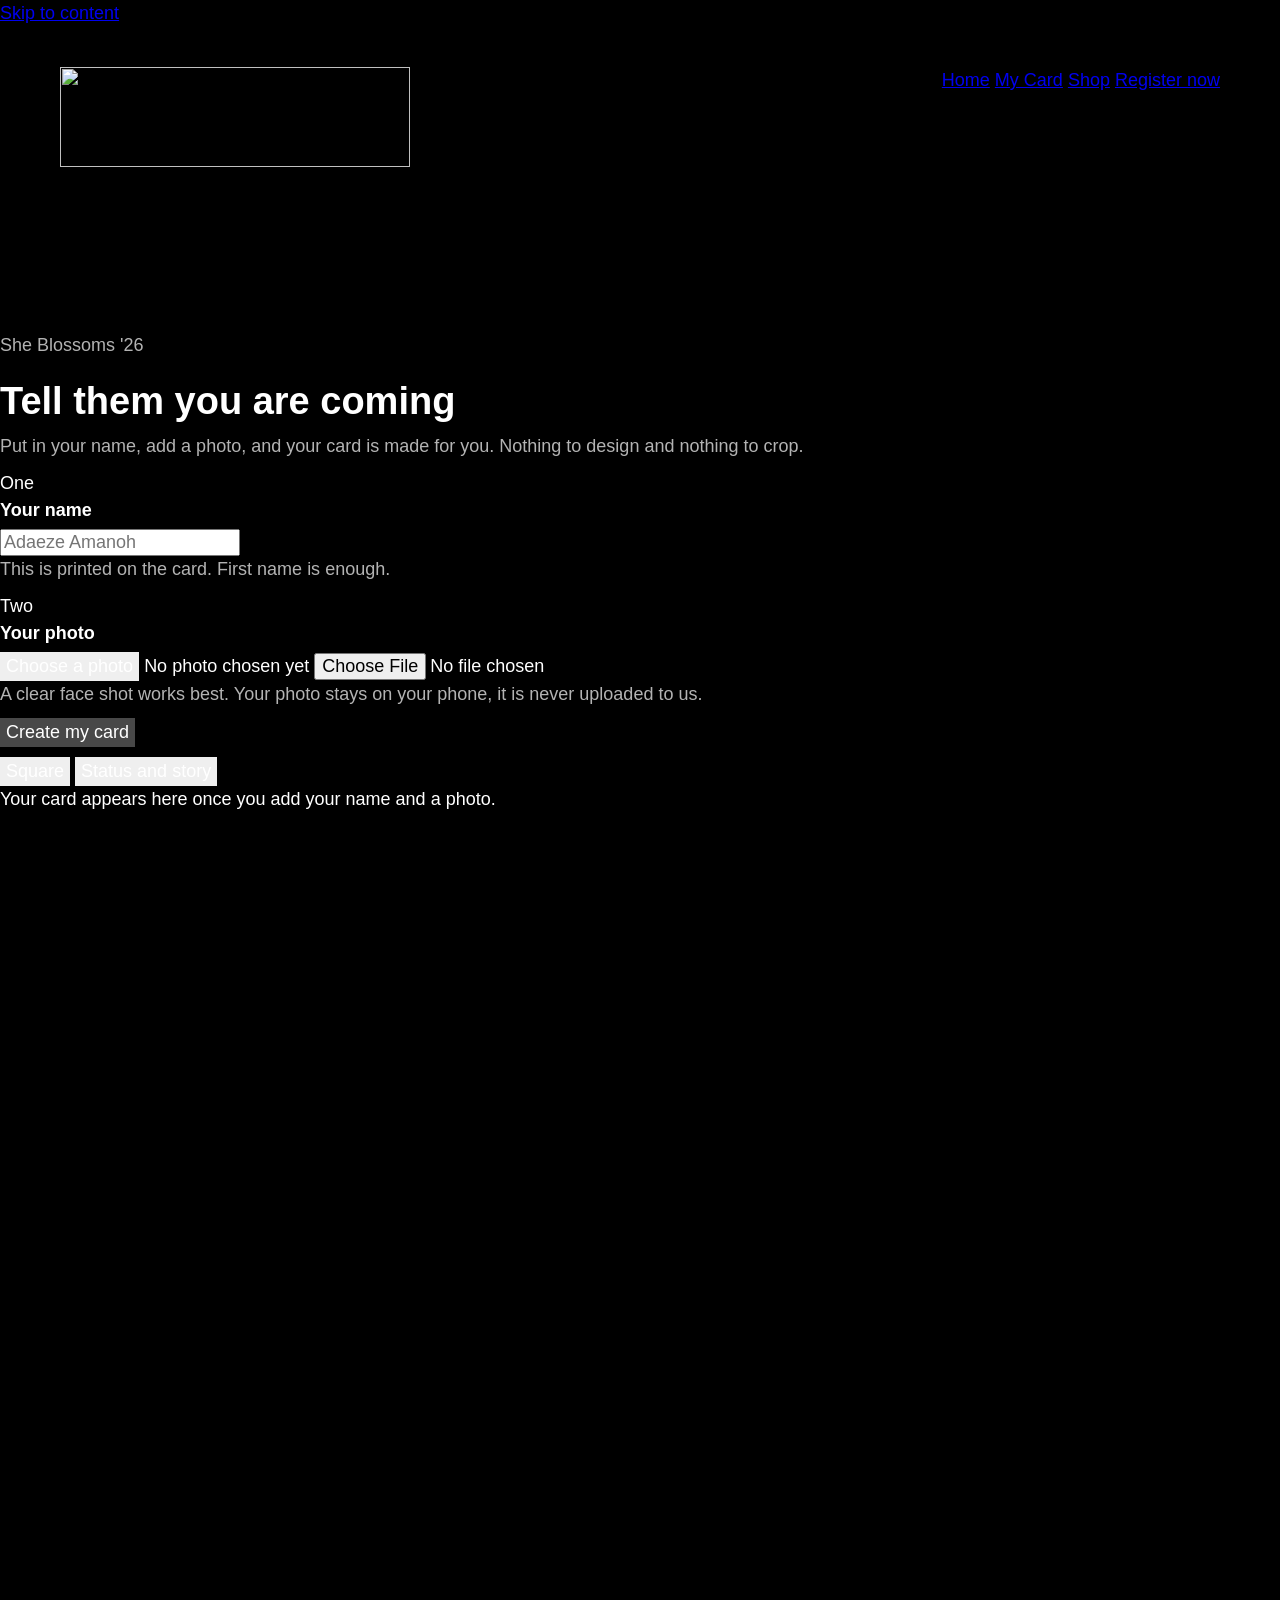
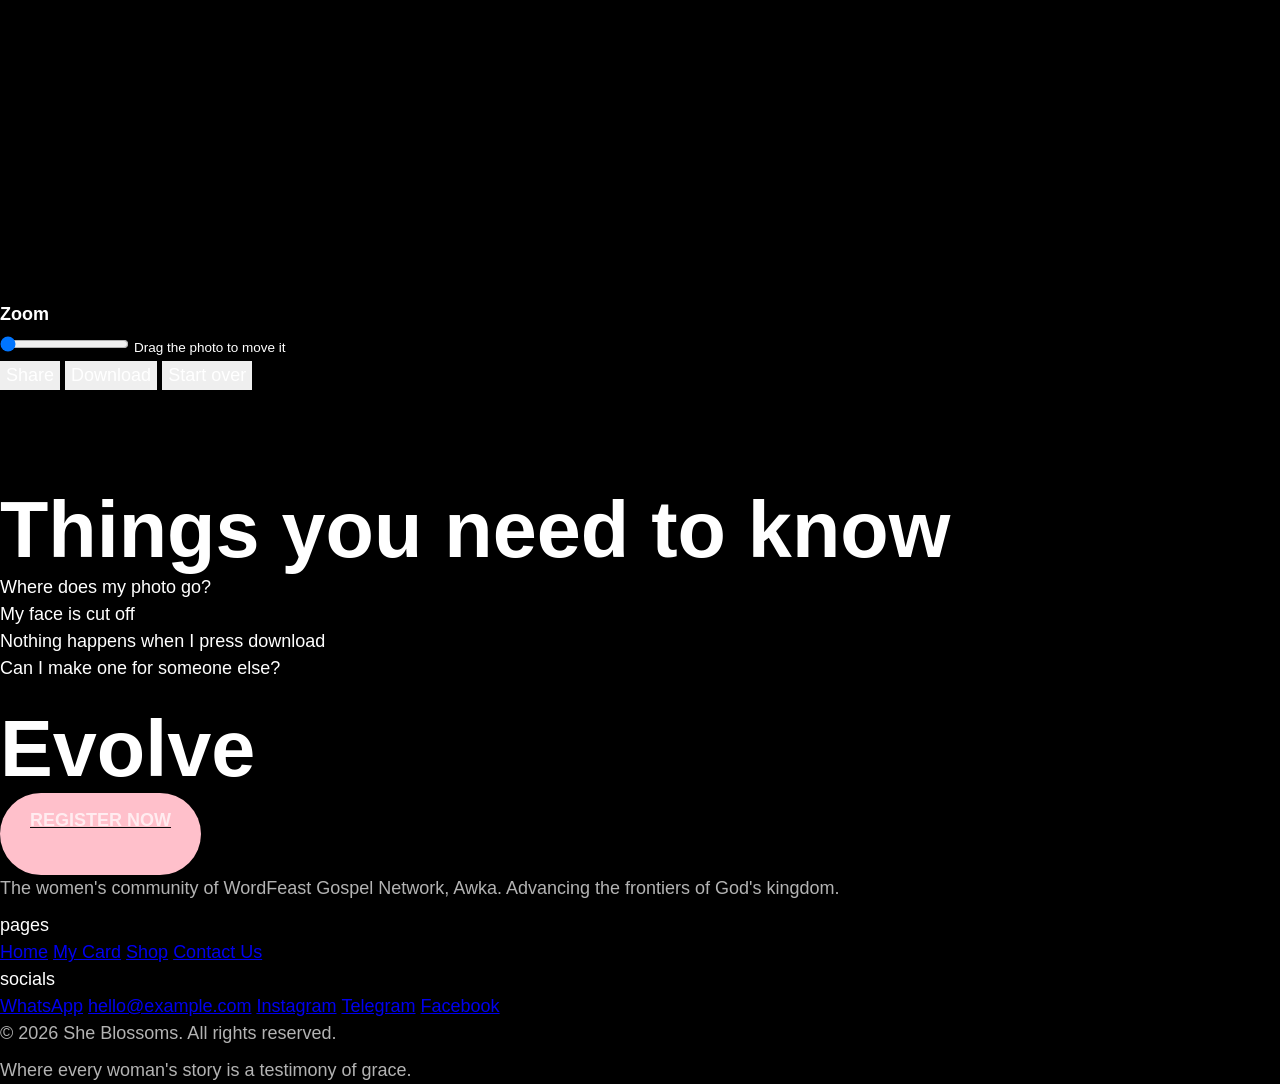
==== card.html @ bbd07a3e "edit bg-color" ====
<!DOCTYPE html>
<html lang="en">
<head>
<meta charset="utf-8">
<meta name="viewport" content="width=device-width, initial-scale=1">
<title>My Card | She Blossoms '26</title>
<meta name="description" content="Add your name and a photo and we will make your She Blossoms '26 attendee card. Download it or share it straight to WhatsApp.">
<meta property="og:title" content="Make your She Blossoms '26 card">
<meta property="og:description" content="Enter your name, add a photo, and your card is ready to share.">
<meta property="og:image" content="images/she-blossoms-logo.png">
<meta name="twitter:image" content="images/she-blossoms-logo.png">
<meta property="og:image" content="[data-uri]">
<meta property="og:type" content="website">
<link rel="icon" href="[data-uri]">
<link rel="preconnect" href="https://fonts.googleapis.com">
<link rel="preconnect" href="https://fonts.gstatic.com" crossorigin>
<link href="https://fonts.googleapis.com/css2?family=Fraunces:ital,opsz,wght@0,9..144,300;0,9..144,500;0,9..144,600;1,9..144,300&family=Karla:wght@300;400;500;600&display=swap" rel="stylesheet">
<link rel="stylesheet" href="/css/style.css">
<link rel="stylesheet" href="/css/external-style.css">
<link rel="icon" href="images/she-blossoms-logo.png" type="image/png">
<link rel="apple-touch-icon" href="images/she-blossoms-logo.png">
<style>
  .my-card-page .maker {
    padding-top: calc(5.8rem + clamp(44px, 6vw, 72px))
  }

    @media (max-width: 940px) {
  .navbar .nav_menu-items {
    display: none;
  }

  .navbar .nav_menu-items[data-open="true"] {
    display: flex;
  }

  .navbar .nav_button {
    display: flex;
    color: var(--hibiscus);
    background: var(--evergreen);
    border: 1px solid var(--hibiscus);
    border-radius: 4px;
    cursor: pointer;
  }

  .navbar .nav_button-line {
    background-color: currentColor;
  }
}
</style>
</head>

<body class="my-card-page">
<a class="skip" href="#main">Skip to content</a>

<!-- ========================= HEADER ========================= -->

        <div class="nav-wrapper">
            <div data-w-id="a7c66901-67c8-b500-6caa-bb56a188785b" data-animation="default" data-collapse="medium"
                data-duration="400" data-easing="ease" data-easing2="ease" role="banner" class="navbar w-nav">
                <div class="nav_wrap">
                    <a href="/" aria-current="page" class="nav_brand w-nav-brand w--current">
                        <div data-w-id="726d3b3c-591e-969d-27bb-7265beb5670a" class="nav-logo-text"><img width="350"
                                height="100" alt="" src="images/she-blossoms-logo.png" loading="lazy"
                                class="nav_logo" /></div>

                    </a>
                    <nav role="navigation" class="nav_menu-items w-nav-menu">
                        <div class="nav_menu-items-inner">
                            <div id="w-node-a7c66901-67c8-b500-6caa-bb56a188786e-a188785b" class="nav_menu-link-wrap">
                                <a href="/" aria-current="page" class="nav_link w-inline-block w--current">
                                    <div class="nav-text">Home</div>
                                </a>
                                <a href="my-card.html" class="nav_link w-inline-block">
                                    <div class="nav-text">My Card</div>
                                </a>
                                <a href="shop.html" class="nav_link w-inline-block">
                                    <div class="nav-text">Shop</div>
                                </a>
                                <a href="https://forms.gle/FEyEK2WKtBPYnewW9" target="_blank" class="nav_link w-inline-block">
                                    <div class="nav-text">Register now</div>
                                </a>
                            </div>
                        </div>
                    </nav>
                    <div class="nav_button w-nav-button">
                        <div class="nav_button-inner">
                            <div data-w-id="a7c66901-67c8-b500-6caa-bb56a188787d" class="nav_button-line is-top"></div>
                            <div data-w-id="a7c66901-67c8-b500-6caa-bb56a188787e" class="nav_button-line is-middle">
                            </div>
                            <div data-w-id="a7c66901-67c8-b500-6caa-bb56a188787f" class="nav_button-line is-bottom">
                            </div>
                        </div>
                    </div>
                </div>
            </div>
        </div>

<main id="main">

<!-- ========================= MAKER ========================= -->
<section class="maker" id="make">
  <div class="wrap maker-grid">

    <div>
      <p class="kicker">She Blossoms '26</p>
      <h1>Tell them you are coming</h1>
      <div class="maker-line"></div>
      <p class="lede">Put in your name, add a photo, and your card is made for you. Nothing to design and nothing to crop.</p>

      <div class="form-step">
        <div class="step-n">One</div>
        <label for="name">Your name</label>
        <input type="text" id="name" maxlength="28" autocomplete="name" placeholder="Adaeze Amanoh" enterkeyhint="done">
        <p class="hint">This is printed on the card. First name is enough.</p>
      </div>

      <div class="form-step">
        <div class="step-n">Two</div>
        <label for="photo">Your photo</label>
        <div class="file">
          <button class="pick" type="button" id="pick">Choose a photo</button>
          <span class="name" id="fileName">No photo chosen yet</span>
          <input type="file" id="photo" accept="image/*">
        </div>
        <p class="hint">A clear face shot works best. Your photo stays on your phone, it is never uploaded to us.</p>
      </div>

      <button class="btn btn-block" id="create" type="button" disabled>Create my card</button>
      <p class="err" id="err" role="status" aria-live="polite"></p>
    </div>

    <div class="stage" id="stage" data-state="empty">
      <div class="sizes" role="tablist" aria-label="Card size">
        <button class="size-tab" type="button" role="tab" data-size="square" aria-selected="true">Square</button>
        <button class="size-tab" type="button" role="tab" data-size="story" aria-selected="false">Status and story</button>
      </div>

      <div class="frame">
        <div class="before">
          Your card appears here once you add your name and a photo.
        </div>
        <canvas id="card" width="1080" height="1080" aria-label="Your She Blossoms card"></canvas>
      </div>

      <div class="adjust">
        <label for="zoom">Zoom</label>
        <input type="range" id="zoom" min="1" max="2.6" step="0.02" value="1">
        <span class="hint" style="margin:0;font-size:13.5px">Drag the photo to move it</span>
      </div>

      <div class="after">
        <button class="btn" id="share" type="button">Share</button>
        <button class="btn btn-ghost" id="download" type="button">Download</button>
        <button class="btn btn-ghost" id="reset" type="button">Start over</button>
      </div>
    </div>

  </div>
</section>

<!-- ========================= TEMPLATES ========================= -->
<section class="section" id="templates">
  <div class="wrap">
    <div class="sec-head">
      <h2>Things you need to know</h2>
      <!-- <p class="lede">If you are making a flyer, an invitation or a slide for your unit, start from the files below so the colours and type stay right.</p> -->
    </div>
    <!-- <div class="tmpl">
      <article>
        <h3>Card template</h3>
        <p>The empty '26 card at full size, ready for a photo and a name in any editor.</p>
        <a class="btn btn-ghost btn-sm" href="#" data-link="tmplCard">Download PNG</a>
      </article>
      <article>
        <h3>Canva kit</h3>
        <p>Flyers, invitations and status posts with the palette and fonts already set.</p>
        <a class="btn btn-ghost btn-sm" href="#" data-link="tmplCanva">Open in Canva</a>
      </article>
      <article>
        <h3>Logos and colours</h3>
        <p>The She Blossoms logo in light and dark, plus the colour values.</p>
        <a class="btn btn-ghost btn-sm" href="#" data-link="tmplBrand">Download the kit</a>
      </article>
    </div> -->

    <div class="faq">
      <details>
        <summary>Where does my photo go?</summary>
        <p>Nowhere. The card is put together inside your browser on your own phone or computer, so the photo never reaches a server. Close the page and it is gone.</p>
      </details>
      <details>
        <summary>My face is cut off</summary>
        <p>Drag the photo inside the circle to move it, and use the zoom slider to pull it closer or further back. The card redraws as you move.</p>
      </details>
      <details>
        <summary>Nothing happens when I press download</summary>
        <p>On some phones the card opens in a new tab instead of saving. Press and hold it, then choose save to your photos. The share button is usually the easier route on a phone.</p>
      </details>
      <details>
        <summary>Can I make one for someone else?</summary>
        <p>Yes. Press start over, put in their name and photo, and make as many as you need.</p>
      </details>
    </div>
  </div>
</section>

</main>

<!-- ========================= FOOTER ========================= -->
<div class="footer-outer">
            <section class="section-cta background-color-white">
                <div class="container-large">
                    <div class="cta-image-wrap">
                        <div class="cta-image-overlay"></div>
                        <img src="images/hero-img2-2800w.avif"
                            loading="lazy" sizes="(max-width: 2800px) 100vw, 2800px" alt="" class="parallax-img" />
                    </div>
                    <div class="cta-wrap">
                        <div class="cta-inner">
                            <div class="cta-title">
                                <h2 data-w-id="f44f7040-8f5e-e737-9b17-f6fe3e3f5332" class="text-color-white">Evolve</h2>
                                <div class="margin-top-32">
                                    <a data-w-id="f44f7040-8f5e-e737-9b17-f6fe3e3f5337" href="https://forms.gle/FEyEK2WKtBPYnewW9" target="_blank"
                                        class="button w-inline-block">
                                        <div class="z-index-2">
                                            <p style="margin: 0;">Register Now</p>
                                        </div>
                                        <div class="z-index-2">
                                            <img src="https://cdn.prod.website-files.com/68707b7e825be3e4f92d5c40/68707b7e825be3e4f92d5c63_Weight%3DDynamic.svg"
                                                loading="lazy" alt="" class="icon-20" />
                                        </div>
                                    </a>
                                </div>
                            </div>
                        </div>
                    </div>
                </div>
            </section>

            <section class="section-footer background-color-black">
                <div class="container-large">
                    <div class="footer-wrap">
                        <div class="footer-info">
                            <div data-w-id="5156c2d3-ab92-6930-32ad-815f4d74c30f" class="footer-desc">
                                
                                <p class="text-size-regular text-color-darkgrey">
                                    The women's community of WordFeast Gospel Network, Awka. Advancing the frontiers of God's kingdom.
                                </p>
                            </div>
                            <div class="footer-inner">
                                <div data-w-id="240abfe0-421d-987d-ca14-4e645689b324" class="footer-links">
                                    <div class="margin-bottom-12">
                                        <div class="field-label">pages</div>
                                    </div>
                                    <a href="/" class="text-size-regular w-inline-block">
                                        <div class="text-color-darkgrey">Home</div>
                                    </a>
                                    <a href="my-card.html" class="text-size-regular w-inline-block">
                                        <div class="text-color-darkgrey">My Card</div>
                                    </a>
                                    <a href="shop.html" class="text-size-regular w-inline-block">
                                        <div class="text-color-darkgrey">Shop</div>
                                    </a>
                                    <a href="contact.html" class="text-size-regular w-inline-block">
                                        <div class="text-color-darkgrey">Contact Us</div>
                                    </a>
                                </div>
                            </div>
                            <div class="footer-inner">
                                <div data-w-id="240abfe0-421d-987d-ca14-4e645689b324" class="footer-links">
                                    <div class="margin-bottom-12">
                                        <div class="field-label">socials</div>
                                    </div>
                                    <a href="https://wa.me/2348081816585?text=Hello!%20%20My%20name%20is%20___" target="_blank" rel="noopener noreferrer" class="text-size-regular w-inline-block">
                                        <div class="text-color-darkgrey" >WhatsApp</div>
                                    </a>
                                    <a href="mailto:hello@example.com" class="text-size-regular w-inline-block">
                                        <div class="text-color-darkgrey">hello@example.com</div>
                                    </a>
                                    <a href="my-card.html" class="text-size-regular w-inline-block">
                                        <div class="text-color-darkgrey">Instagram</div>
                                    </a>
                                    <a href="shop.html" class="text-size-regular w-inline-block">
                                        <div class="text-color-darkgrey">Telegram</div>
                                    </a>
                                    <a href="contact.html" class="text-size-regular w-inline-block">
                                        <div class="text-color-darkgrey">Facebook</div>
                                    </a>
                                </div>
                            </div>
                        </div>
                        
                        <div data-w-id="5156c2d3-ab92-6930-32ad-815f4d74c315" class="footer-copyright">
                            <div data-w-id="5156c2d3-ab92-6930-32ad-815f4d74c316" class="footer_copyright-inner">
                                <p class="text-size-small text-color-darkgrey">&copy; <span id="yr">2025</span> She Blossoms. All rights reserved.</p>
                            </div>
                            <div data-w-id="5156c2d3-ab92-6930-32ad-815f4d74c319" class="footer_bottom-links-container"><p class="text-size-small text-color-darkgrey">Where every woman's story is a testimony of grace.</p>
                            </div>
                        </div>
                    </div>
                </div>
            </section>
            </div>

<div class="toast" id="toast" role="status" aria-live="polite"></div>

<script>
/* ============================================================
   EDIT HERE. Everything below the config blocks is plumbing.
   ============================================================ */

/* 1. Links. Same names as index.html, so `register` can be pasted
      into both. Any button still holding a REPLACE_ value shows a
      notice instead of navigating. */
const LINKS = {
  register:  "REPLACE_REGISTER_URL",
  tmplCard:  "REPLACE_CARD_TEMPLATE_PNG_URL",
  tmplCanva: "REPLACE_CANVA_TEMPLATE_URL",
  tmplBrand: "REPLACE_BRAND_KIT_URL"
};

/* 2. What the card says. */
const CARD_TEXT = {
  kicker: "WordFeast Gospel Network, Awka",
  title:  "She Blossoms '26",
  line:   "I will be there",
  when:   "Friday 23 and Saturday 24 October 2026",
  where:  "Alexander David's Event Place, Agu-Awka"
};

/* 3. Layouts. `background` is optional: drop a finished artwork at that
      path and the code composites the photo and name onto it instead of
      drawing the card itself. Match the pixel dimensions exactly. */
const LAYOUTS = {
  square:{
    w:1080, h:1080,
    background:"images/cards/card-square.png",
    photo:{ cx:540, cy:512, r:196 },
    name: { y:812, size:62, max:840 },
    line: { y:868, size:25 }
  },
  story:{
    w:1080, h:1920,
    background:"images/cards/card-story.png",
    photo:{ cx:540, cy:836, r:268 },
    name: { y:1268, size:84, max:880 },
    line: { y:1344, size:31 }
  }
};

/* ---------------- plumbing ---------------- */
(function(){
"use strict";

const $ = id => document.getElementById(id);
const C = {
  evergreen:"#25262C", mid:"#667A88", gold:"#B7BBC2",
  hibiscus:"#8FA8B8", onDark:"#F7F7F4", onDarkSoft:"#C4CBD2", white:"#F7F7F4"
};

/* ---- toast ---- */
const toast = $("toast");
let toastTimer;
function say(msg){
  toast.textContent = msg;
  toast.dataset.show = "true";
  clearTimeout(toastTimer);
  toastTimer = setTimeout(()=>{ toast.dataset.show = "false"; }, 2800);
}

/* ---- links ---- */
document.querySelectorAll("[data-link]").forEach(el=>{
  const url = LINKS[el.dataset.link];
  if(url && !url.startsWith("REPLACE_")){
    el.href = url; el.target = "_blank"; el.rel = "noopener";
  } else {
    el.addEventListener("click", e=>{
      e.preventDefault();
      say("This link is not set yet. Add it to the LINKS block in card.html.");
    });
  }
});

/* ---- state ---- */
const canvas = $("card");
const ctx = canvas.getContext("2d");
const stage = $("stage");

let size = "square";
let photo = null;          // ImageBitmap or HTMLImageElement
let offset = { x:0, y:0 }; // photo nudge, in card pixels
let zoom = 1;
let made = false;
const backgrounds = {};    // key -> HTMLImageElement or null (not available)

/* ---- fonts must be ready before anything is drawn to canvas ---- */
const fontsReady = (document.fonts
  ? Promise.all([
      document.fonts.load('500 80px "Fraunces"'),
      document.fonts.load('600 30px "Karla"'),
      document.fonts.load('400 26px "Karla"')
    ]).catch(()=>{})
  : Promise.resolve());

/* ---- optional background artwork ---- */
function loadBackground(key){
  if(key in backgrounds) return Promise.resolve(backgrounds[key]);
  const src = LAYOUTS[key].background;
  if(!src){ backgrounds[key] = null; return Promise.resolve(null); }
  return new Promise(res=>{
    const img = new Image();
    img.onload  = ()=>{ backgrounds[key] = img;  res(img); };
    img.onerror = ()=>{ backgrounds[key] = null; res(null); };
    img.src = src;
  });
}

/* ---- text helpers ---- */
function fitText(text, family, weight, startSize, maxWidth){
  let s = startSize;
  ctx.font = weight + " " + s + 'px "' + family + '", Georgia, serif';
  while(ctx.measureText(text).width > maxWidth && s > 20){
    s -= 2;
    ctx.font = weight + " " + s + 'px "' + family + '", Georgia, serif';
  }
  return s;
}
function tracked(text, x, y, spacing){
  if("letterSpacing" in ctx){ ctx.letterSpacing = spacing + "px"; ctx.fillText(text, x, y); ctx.letterSpacing = "0px"; return; }
  const chars = [...text];
  const total = chars.reduce((w,ch)=> w + ctx.measureText(ch).width, 0) + spacing * (chars.length - 1);
  let cx = x - total / 2;
  chars.forEach(ch=>{ ctx.fillText(ch, cx + ctx.measureText(ch).width / 2, y); cx += ctx.measureText(ch).width + spacing; });
}

/* ---- the card ---- */
function drawChrome(L){
  ctx.fillStyle = C.evergreen;
  ctx.fillRect(0, 0, L.w, L.h);

  const inset = Math.round(L.w * 0.033);
  ctx.strokeStyle = C.hibiscus;
  ctx.lineWidth = 5;
  ctx.strokeRect(inset, inset, L.w - inset * 2, L.h - inset * 2);

  const tall = L.h > L.w;
  ctx.textAlign = "center";

  ctx.fillStyle = C.onDarkSoft;
  ctx.font = '400 ' + (tall ? 26 : 22) + 'px "Karla", Arial, sans-serif';
  tracked(CARD_TEXT.kicker, L.w / 2, tall ? 214 : 122, 3.4);

  ctx.fillStyle = C.white;
  const ts = fitText(CARD_TEXT.title, "Fraunces", "500", tall ? 104 : 78, L.w * 0.82);
  ctx.font = '500 ' + ts + 'px "Fraunces", Georgia, serif';
  ctx.fillText(CARD_TEXT.title, L.w / 2, tall ? 330 : 204);

  ctx.strokeStyle = C.gold;
  ctx.lineWidth = 1;
  const ly = tall ? 382 : 240, lw = 64;
  ctx.beginPath();
  ctx.moveTo(L.w / 2 - lw / 2, ly);
  ctx.lineTo(L.w / 2 + lw / 2, ly);
  ctx.stroke();

  ctx.fillStyle = C.onDarkSoft;
  ctx.font = '400 ' + (tall ? 30 : 24) + 'px "Karla", Arial, sans-serif';
  ctx.fillText(CARD_TEXT.when,  L.w / 2, tall ? 1580 : 944);
  ctx.fillText(CARD_TEXT.where, L.w / 2, tall ? 1630 : 982);
}

function drawPhoto(L){
  const p = L.photo;

  ctx.save();
  ctx.beginPath();
  ctx.arc(p.cx, p.cy, p.r, 0, Math.PI * 2);
  ctx.clip();

  if(photo){
    const box = p.r * 2;
    const base = Math.max(box / photo.width, box / photo.height);
    const s = base * zoom;
    const w = photo.width * s, h = photo.height * s;

    /* centre the crop, then bias upward a little so faces are not clipped */
    const bias = (h - box) * 0.14;
    const maxX = (w - box) / 2, maxY = (h - box) / 2;
    const dx = Math.max(-maxX, Math.min(maxX, offset.x));
    const dy = Math.max(-maxY, Math.min(maxY, offset.y - bias));

    ctx.drawImage(photo, p.cx - w / 2 + dx, p.cy - h / 2 + dy, w, h);
  } else {
    ctx.fillStyle = C.mid;
    ctx.fillRect(p.cx - p.r, p.cy - p.r, p.r * 2, p.r * 2);
  }
  ctx.restore();

  ctx.strokeStyle = C.hibiscus;
  ctx.lineWidth = 5;
  ctx.beginPath();
  ctx.arc(p.cx, p.cy, p.r + 13, 0, Math.PI * 2);
  ctx.stroke();
}

function drawName(L, name){
  ctx.textAlign = "center";

  ctx.fillStyle = C.white;
  const ns = fitText(name, "Fraunces", "500", L.name.size, L.name.max);
  ctx.font = '500 ' + ns + 'px "Fraunces", Georgia, serif';
  ctx.fillText(name, L.w / 2, L.name.y);

  ctx.fillStyle = C.hibiscus;
  ctx.font = '600 ' + L.line.size + 'px "Karla", Arial, sans-serif';
  tracked(CARD_TEXT.line, L.w / 2, L.line.y, 2.6);
}

function render(){
  const L = LAYOUTS[size];
  if(canvas.width !== L.w || canvas.height !== L.h){
    canvas.width = L.w;
    canvas.height = L.h;
  }
  ctx.clearRect(0, 0, L.w, L.h);
  ctx.textBaseline = "alphabetic";

  const bg = backgrounds[size];
  if(bg) ctx.drawImage(bg, 0, 0, L.w, L.h);
  else drawChrome(L);

  drawPhoto(L);
  drawName(L, ($("name").value || "").trim() || "Your name");
}

/* ---- inputs ---- */
function ready(){
  return Boolean(($("name").value || "").trim()) && Boolean(photo);
}
function refreshButton(){ $("create").disabled = !ready(); }

$("name").addEventListener("input", ()=>{
  refreshButton();
  if(made) render();
});

$("pick").addEventListener("click", ()=> $("photo").click());

$("photo").addEventListener("change", async e=>{
  const file = e.target.files && e.target.files[0];
  $("err").textContent = "";
  if(!file) return;

  if(!/^image\//.test(file.type)){
    $("err").textContent = "That file is not an image. Choose a photo instead.";
    return;
  }
  if(file.size > 25 * 1024 * 1024){
    $("err").textContent = "That photo is over 25MB. Choose a smaller one.";
    return;
  }

  try{
    photo = await loadImage(file);
    $("fileName").textContent = file.name;
    offset = { x:0, y:0 };
    zoom = 1;
    $("zoom").value = "1";
    refreshButton();
    if(made) render();
  }catch(err){
    $("err").textContent = "That photo could not be opened. Try another one.";
  }
});

function loadImage(file){
  if(window.createImageBitmap){
    return createImageBitmap(file, { imageOrientation:"from-image" })
      .catch(()=> createImageBitmap(file));
  }
  return new Promise((res, rej)=>{
    const img = new Image();
    const url = URL.createObjectURL(file);
    img.onload  = ()=>{ URL.revokeObjectURL(url); res(img); };
    img.onerror = ()=>{ URL.revokeObjectURL(url); rej(new Error("decode")); };
    img.src = url;
  });
}

$("create").addEventListener("click", async ()=>{
  if(!ready()) return;
  await fontsReady;
  await loadBackground(size);
  made = true;
  stage.dataset.state = "ready";
  render();
  stage.scrollIntoView({ behavior:"smooth", block:"nearest" });
});

/* ---- size tabs ---- */
document.querySelectorAll(".size-tab").forEach(tab=>{
  tab.addEventListener("click", async ()=>{
    size = tab.dataset.size;
    document.querySelectorAll(".size-tab").forEach(t=>
      t.setAttribute("aria-selected", String(t.dataset.size === size)));
    if(made){ await loadBackground(size); render(); }
  });
});

/* ---- drag and zoom ---- */
$("zoom").addEventListener("input", e=>{
  zoom = Number(e.target.value);
  if(made) render();
});

let dragging = false, last = null;
canvas.addEventListener("pointerdown", e=>{
  if(!made) return;
  dragging = true;
  last = { x:e.clientX, y:e.clientY };
  canvas.setPointerCapture(e.pointerId);
});
canvas.addEventListener("pointermove", e=>{
  if(!dragging) return;
  const scale = canvas.width / canvas.getBoundingClientRect().width;
  offset.x += (e.clientX - last.x) * scale;
  offset.y += (e.clientY - last.y) * scale;
  last = { x:e.clientX, y:e.clientY };
  render();
});
["pointerup","pointercancel"].forEach(ev=>
  canvas.addEventListener(ev, ()=>{ dragging = false; }));

/* ---- output ---- */
function fileName(){
  const n = (($("name").value || "").trim() || "card")
    .toLowerCase().replace(/[^a-z0-9]+/g, "-").replace(/^-|-$/g, "");
  return "she-blossoms-26-" + n + ".png";
}
function toBlob(){
  return new Promise(res => canvas.toBlob(res, "image/png"));
}

$("download").addEventListener("click", async ()=>{
  const blob = await toBlob();
  if(!blob){ say("The card could not be saved. Try the share button instead."); return; }
  const url = URL.createObjectURL(blob);
  const a = document.createElement("a");
  a.href = url;
  a.download = fileName();
  document.body.appendChild(a);
  a.click();
  a.remove();
  setTimeout(()=> URL.revokeObjectURL(url), 4000);
  say("Card saved. Check your downloads or photos.");
});

$("share").addEventListener("click", async ()=>{
  const blob = await toBlob();
  if(!blob){ say("The card could not be prepared. Try again."); return; }
  const file = new File([blob], fileName(), { type:"image/png" });

  if(navigator.canShare && navigator.canShare({ files:[file] })){
    try{
      await navigator.share({
        files:[file],
        text:"I will be at She Blossoms '26, 23 and 24 October in Awka."
      });
      return;
    }catch(err){
      if(err && err.name === "AbortError") return;
    }
  }
  say("Sharing is not available on this browser. Use download, then attach the card.");
});

$("reset").addEventListener("click", ()=>{
  photo = null; made = false; zoom = 1; offset = { x:0, y:0 };
  $("name").value = "";
  $("photo").value = "";
  $("zoom").value = "1";
  $("fileName").textContent = "No photo chosen yet";
  $("err").textContent = "";
  stage.dataset.state = "empty";
  refreshButton();
  $("name").focus();
});

/* ---- header ---- */
const menus = [...document.querySelectorAll("[data-menu]")];
menus.forEach(menu=>{
  const btn = menu.querySelector("button");
  btn.addEventListener("click", e=>{
    e.stopPropagation();
    const open = menu.dataset.open === "true";
    menus.forEach(m=>{ m.dataset.open="false"; m.querySelector("button").setAttribute("aria-expanded","false"); });
    menu.dataset.open = String(!open);
    btn.setAttribute("aria-expanded", String(!open));
  });
});
document.addEventListener("click", ()=>{
  menus.forEach(m=>{ m.dataset.open="false"; m.querySelector("button").setAttribute("aria-expanded","false"); });
});
document.addEventListener("keydown", e=>{
  if(e.key === "Escape") menus.forEach(m=>{ m.dataset.open="false"; m.querySelector("button").setAttribute("aria-expanded","false"); });
});

const burger = $("burger"), nav = $("nav");
burger.addEventListener("click", ()=>{
  const open = nav.dataset.open === "true";
  nav.dataset.open = String(!open);
  burger.setAttribute("aria-expanded", String(!open));
  burger.setAttribute("aria-label", open ? "Open menu" : "Close menu");
});
nav.addEventListener("click", e=>{
  if(e.target.tagName === "A" && window.innerWidth <= 940){
    nav.dataset.open = "false";
    burger.setAttribute("aria-expanded","false");
  }
});

$("yr").textContent = new Date().getFullYear();
})();
</script>
<script>document.getElementById("yr").textContent = new Date().getFullYear();</script>
    <script src="https://d3e54v103j8qbb.cloudfront.net/js/jquery-3.5.1.min.dc5e7f18c8.js?site=68707b7e825be3e4f92d5c40"
        type="text/javascript" integrity="sha256-9/aliU8dGd2tb6OSsuzixeV4y/faTqgFtohetphbbj0="
        crossorigin="anonymous"></script>
    <script src="https://cdn.prod.website-files.com/68707b7e825be3e4f92d5c40/js/webflow.schunk.36b8fb49256177c8.js"
        type="text/javascript"></script>
    <script src="https://cdn.prod.website-files.com/68707b7e825be3e4f92d5c40/js/webflow.schunk.b0ff630a874f2e1d.js"
        type="text/javascript"></script>
    <script src="https://cdn.prod.website-files.com/68707b7e825be3e4f92d5c40/js/webflow.b074a473.cc4c194e3a1beed2.js"
        type="text/javascript"></script>
    <script>
        const menuButton = document.querySelector(".nav_button");
        const menu = document.querySelector(".nav_menu-items");
        if (menuButton && menu) {
            menuButton.addEventListener("click", () => {
                const open = menu.classList.toggle("is-open");
                menuButton.classList.toggle("w--open", open);
                menuButton.setAttribute("aria-expanded", String(open));
            });
            menu.querySelectorAll("a").forEach(link => {
                link.addEventListener("click", () => {
                    menu.classList.remove("is-open");
                    menuButton.classList.remove("w--open");
                    menuButton.setAttribute("aria-expanded", "false");
                });
            });
        }
    </script>
</body>
</html>
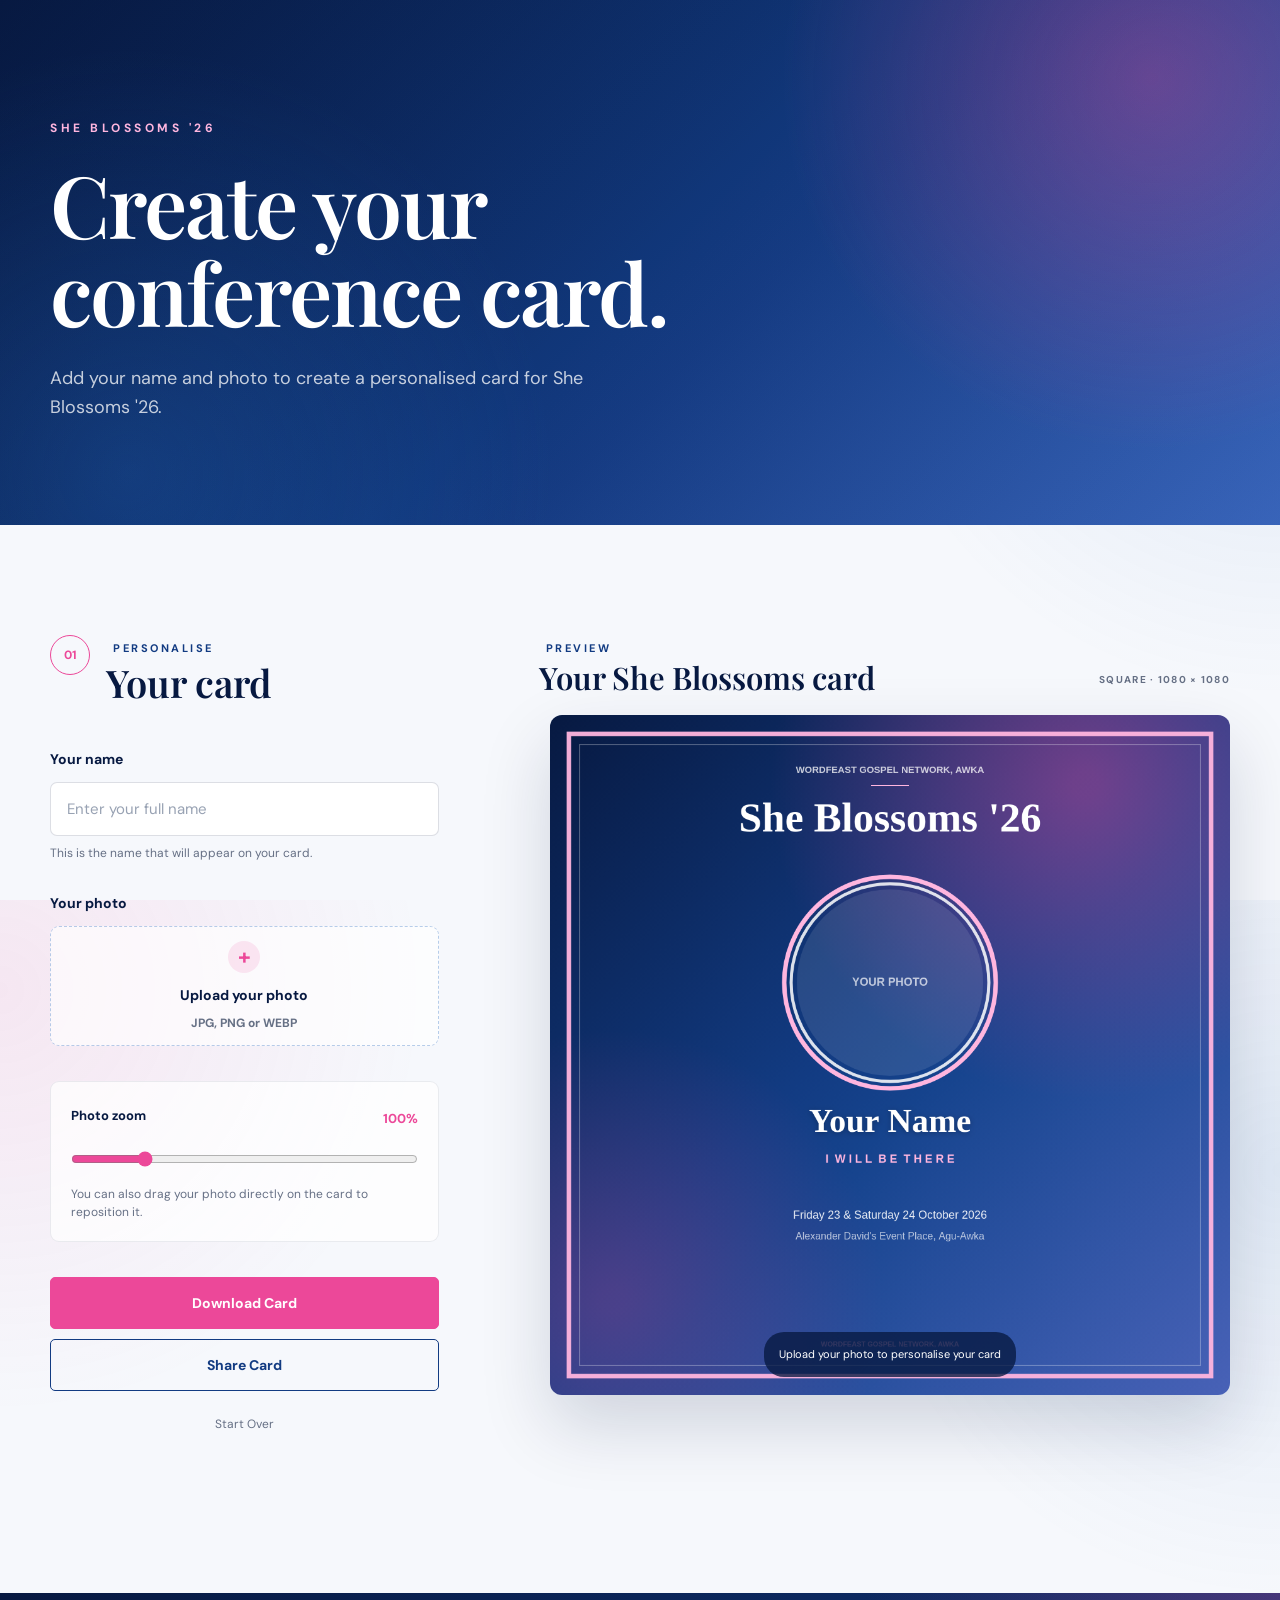
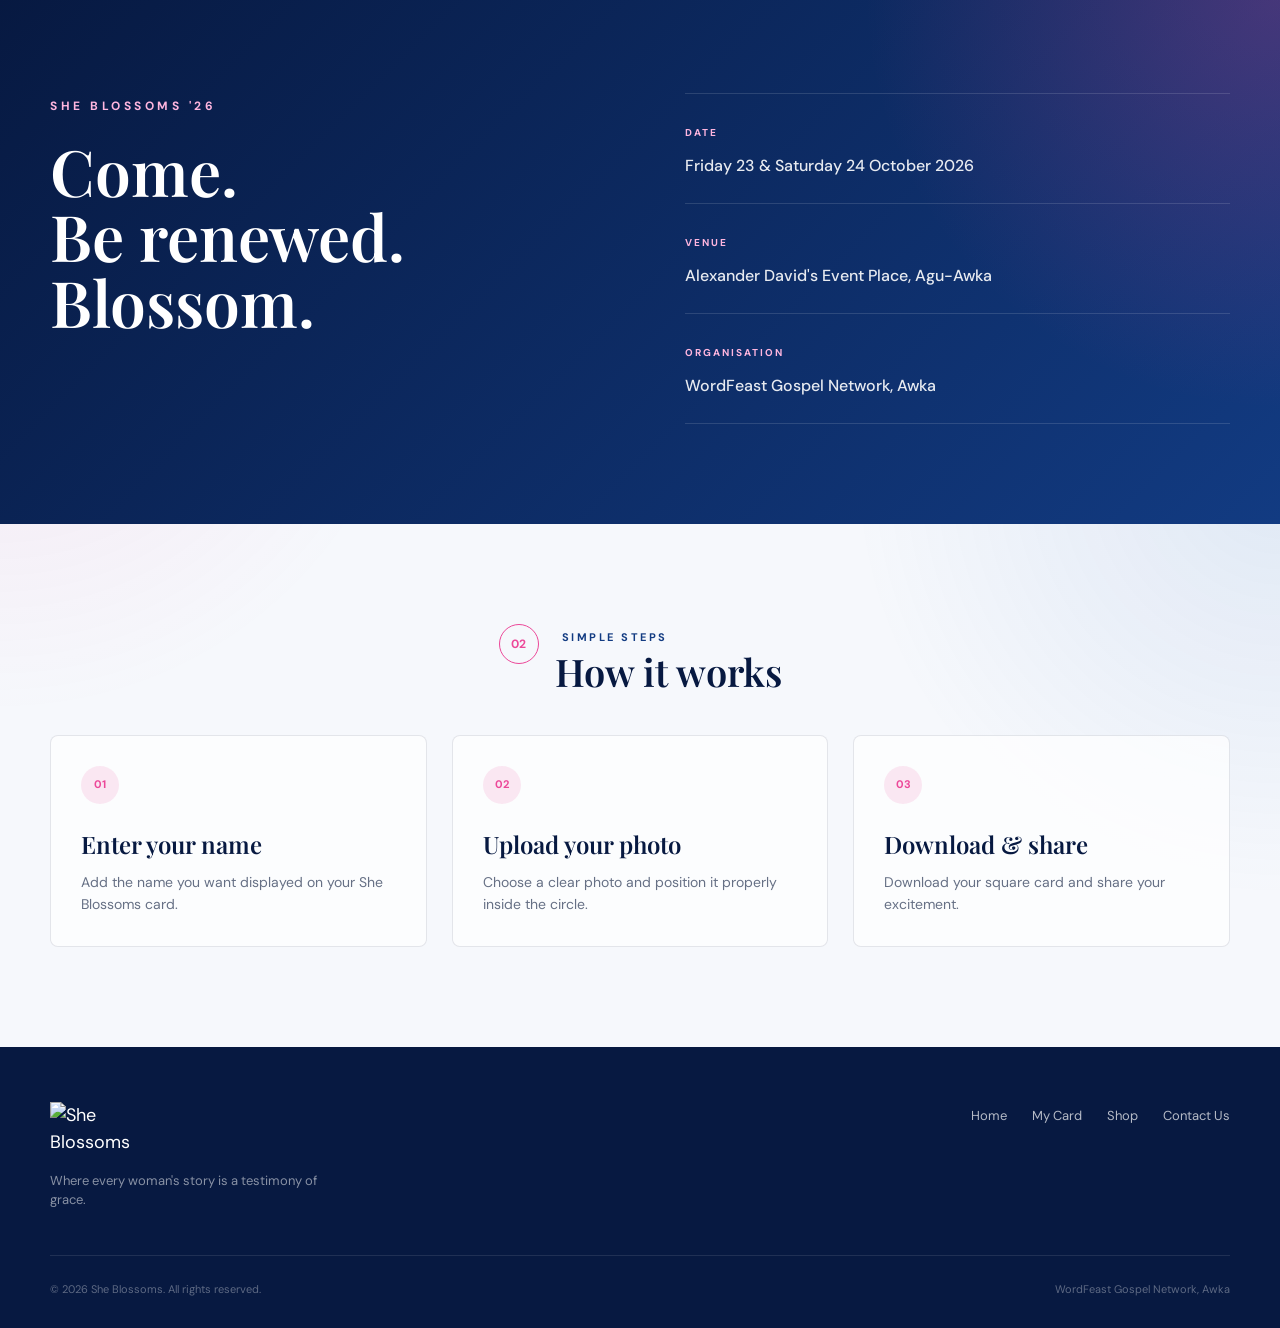
==== commit 8ed8920a: "add countdown and image slider" ====
--- a/card.html
+++ b/card.html
@@ -1,754 +1,558 @@
 <!DOCTYPE html>
 <html lang="en">
+
 <head>
-<meta charset="utf-8">
-<meta name="viewport" content="width=device-width, initial-scale=1">
-<title>My Card | She Blossoms '26</title>
-<meta name="description" content="Add your name and a photo and we will make your She Blossoms '26 attendee card. Download it or share it straight to WhatsApp.">
-<meta property="og:title" content="Make your She Blossoms '26 card">
-<meta property="og:description" content="Enter your name, add a photo, and your card is ready to share.">
-<meta property="og:image" content="images/she-blossoms-logo.png">
-<meta name="twitter:image" content="images/she-blossoms-logo.png">
-<meta property="og:image" content="[data-uri]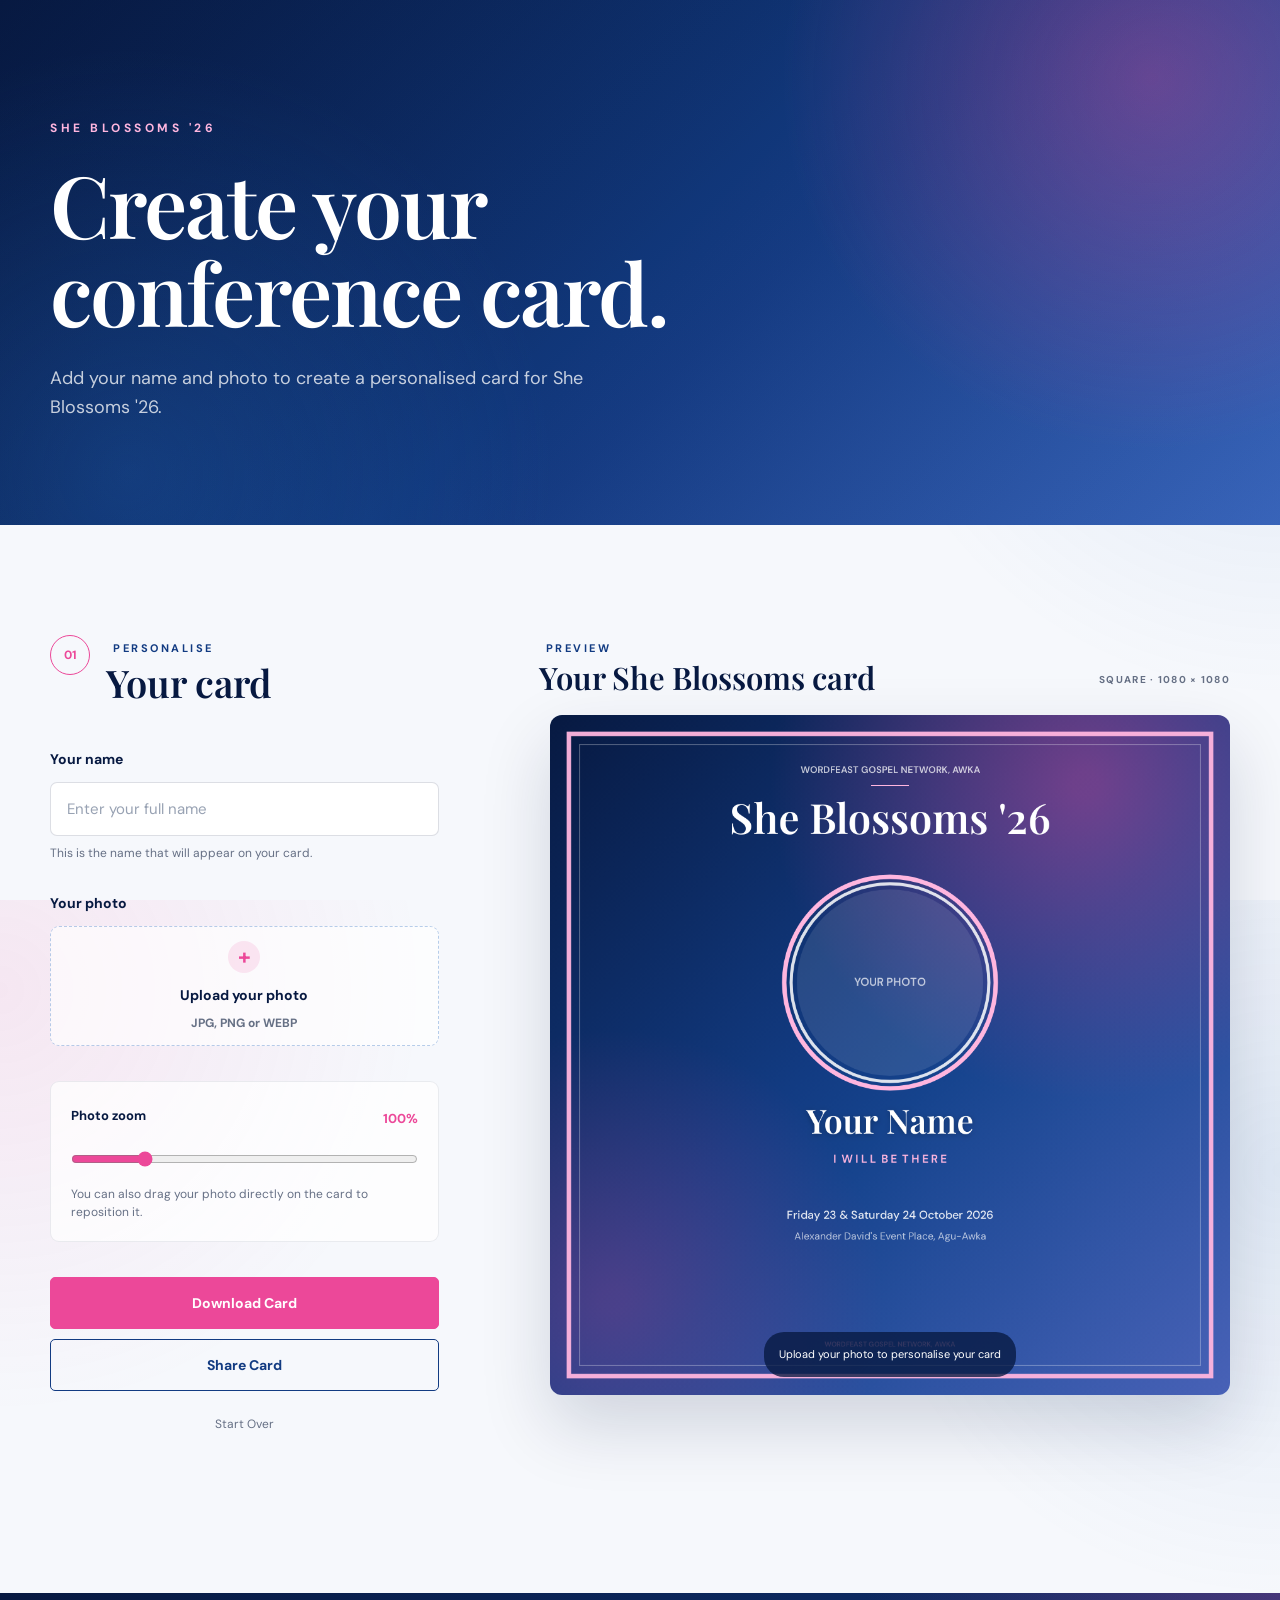
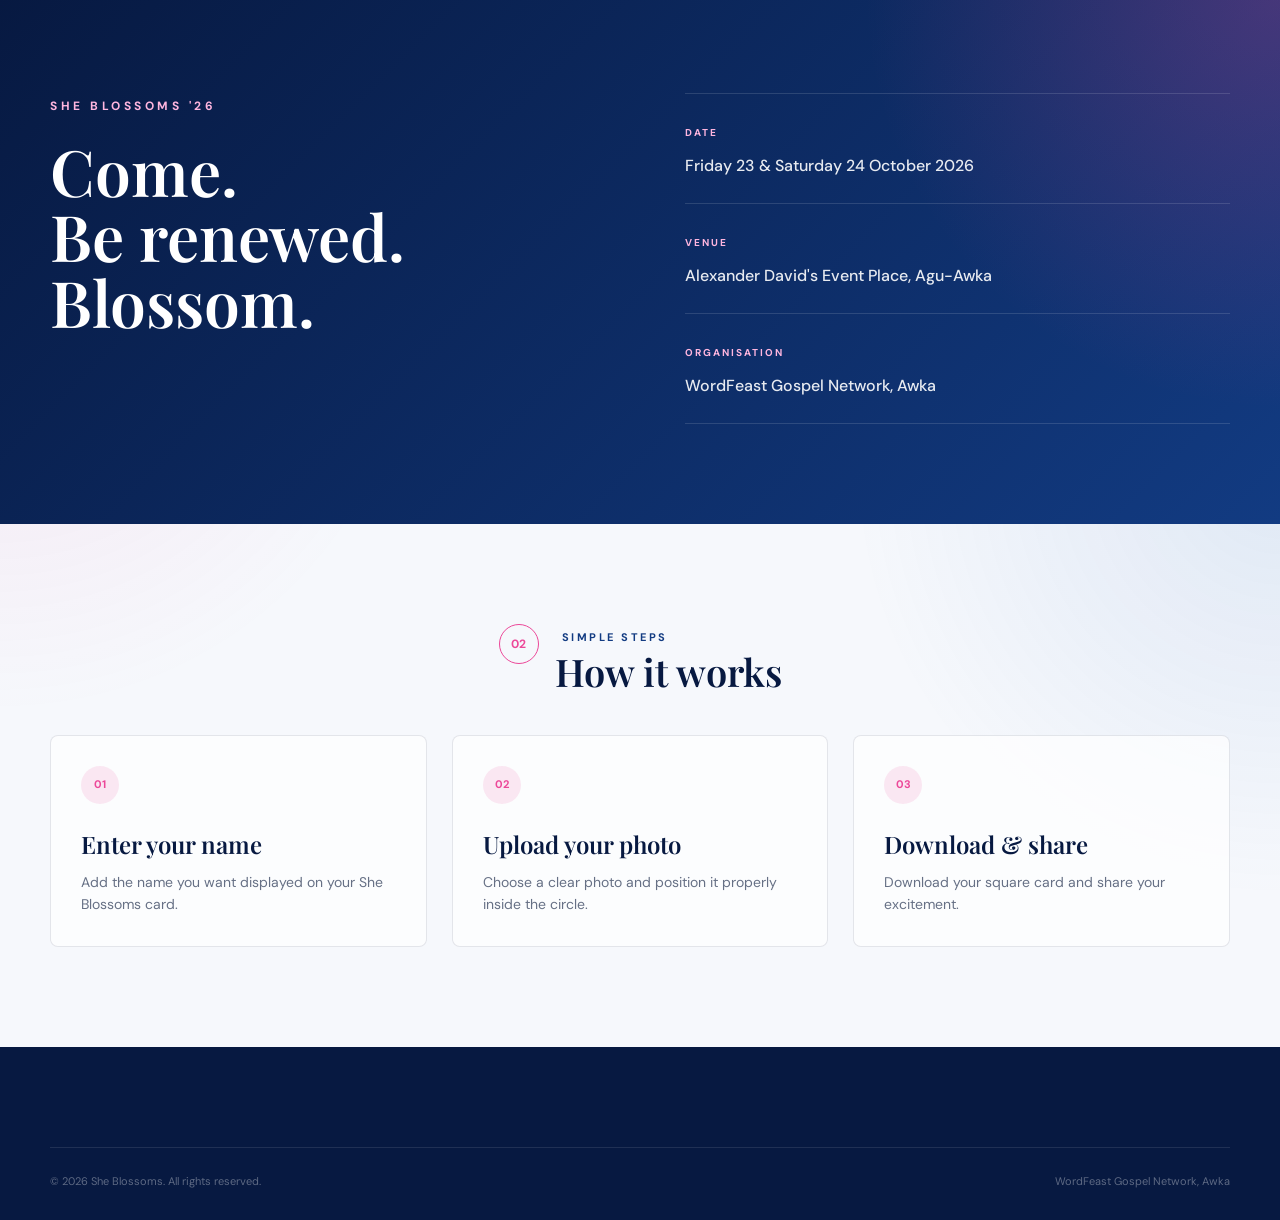
==== commit 7108edb2: "add form and card" ====
--- a/card.html
+++ b/card.html
@@ -491,46 +491,6 @@
 
         <div class="card-container">
 
-            <div class="card-footer-top">
-
-                <div>
-
-                    <img
-                        src="images/she-blossoms-logo.png"
-                        alt="She Blossoms"
-                        class="card-footer-logo"
-                    >
-
-                    <p>
-                        Where every woman's story is a
-                        testimony of grace.
-                    </p>
-
-                </div>
-
-
-                <div class="card-footer-links">
-
-                    <a href="/">
-                        Home
-                    </a>
-
-                    <a href="card.html">
-                        My Card
-                    </a>
-
-                    <a href="shop.html">
-                        Shop
-                    </a>
-
-                    <a href="contact.html">
-                        Contact Us
-                    </a>
-
-                </div>
-
-            </div>
-
 
             <div class="card-footer-bottom">
 
